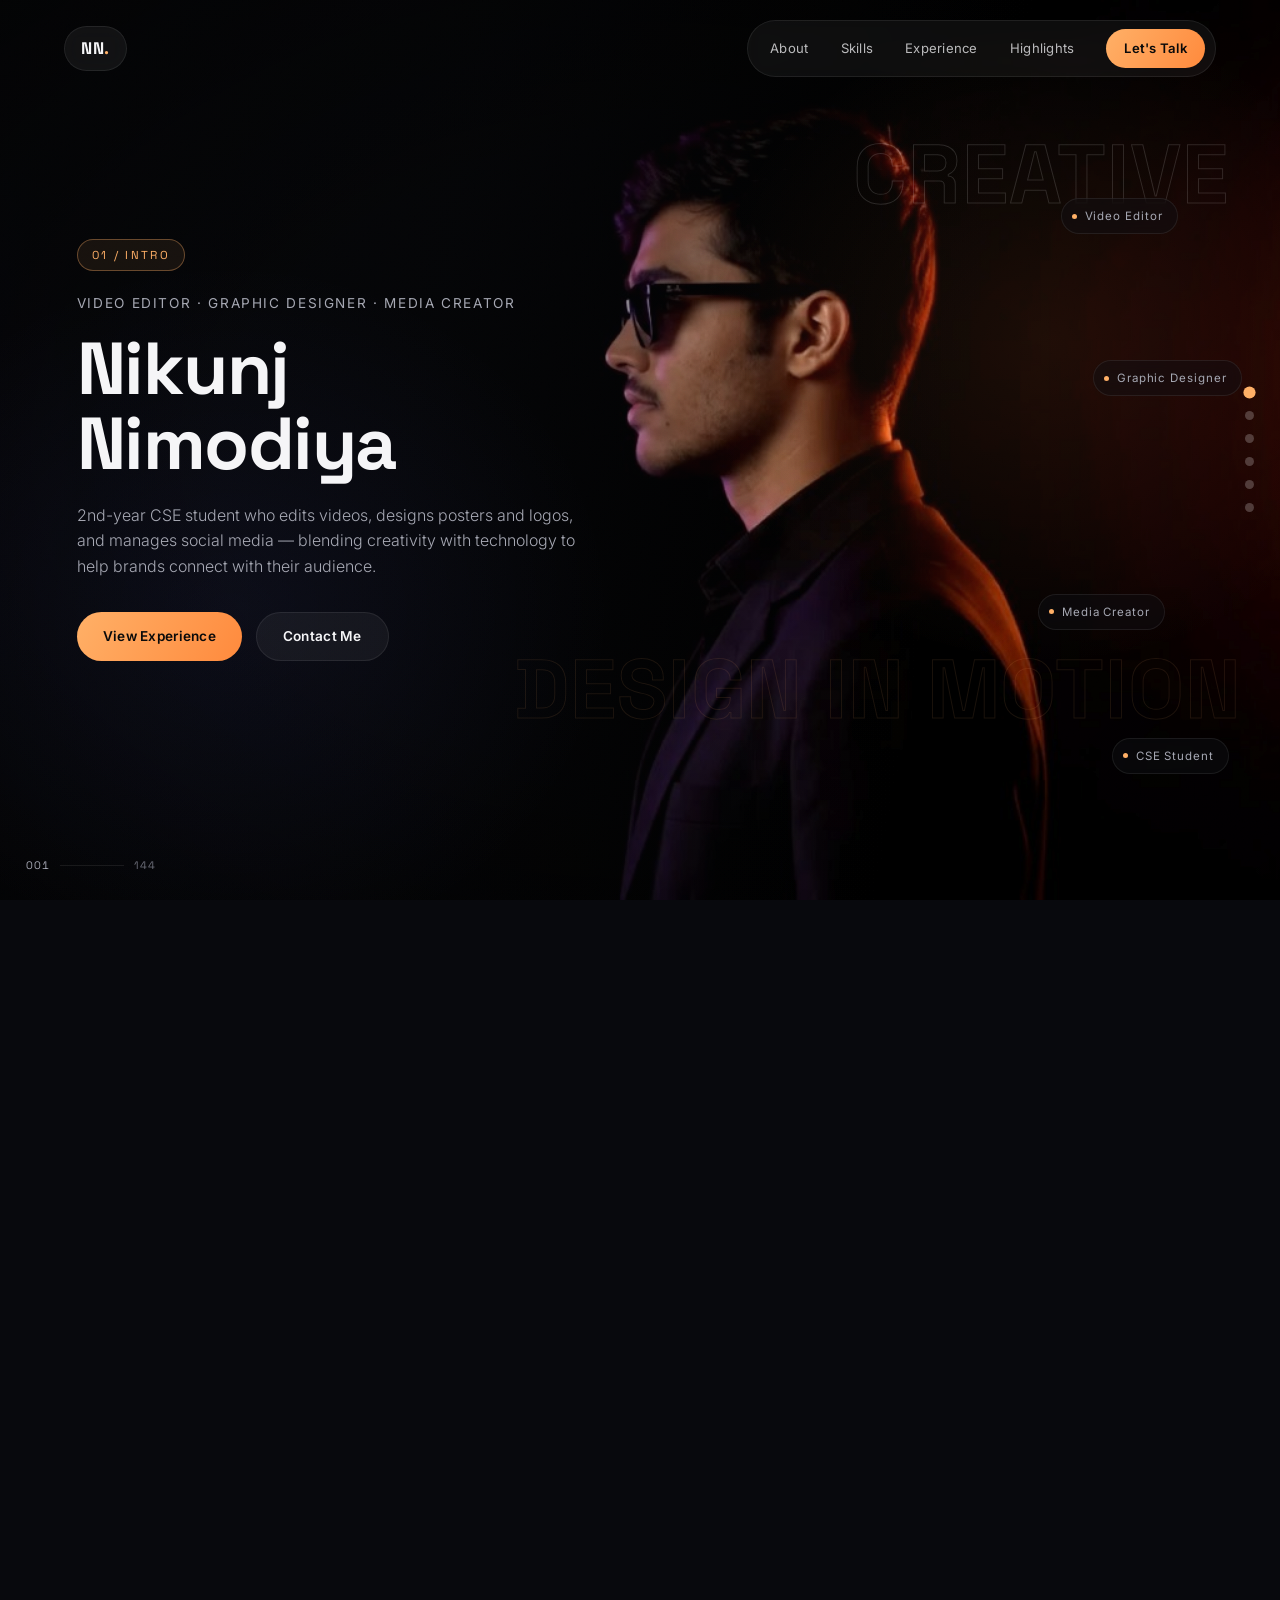
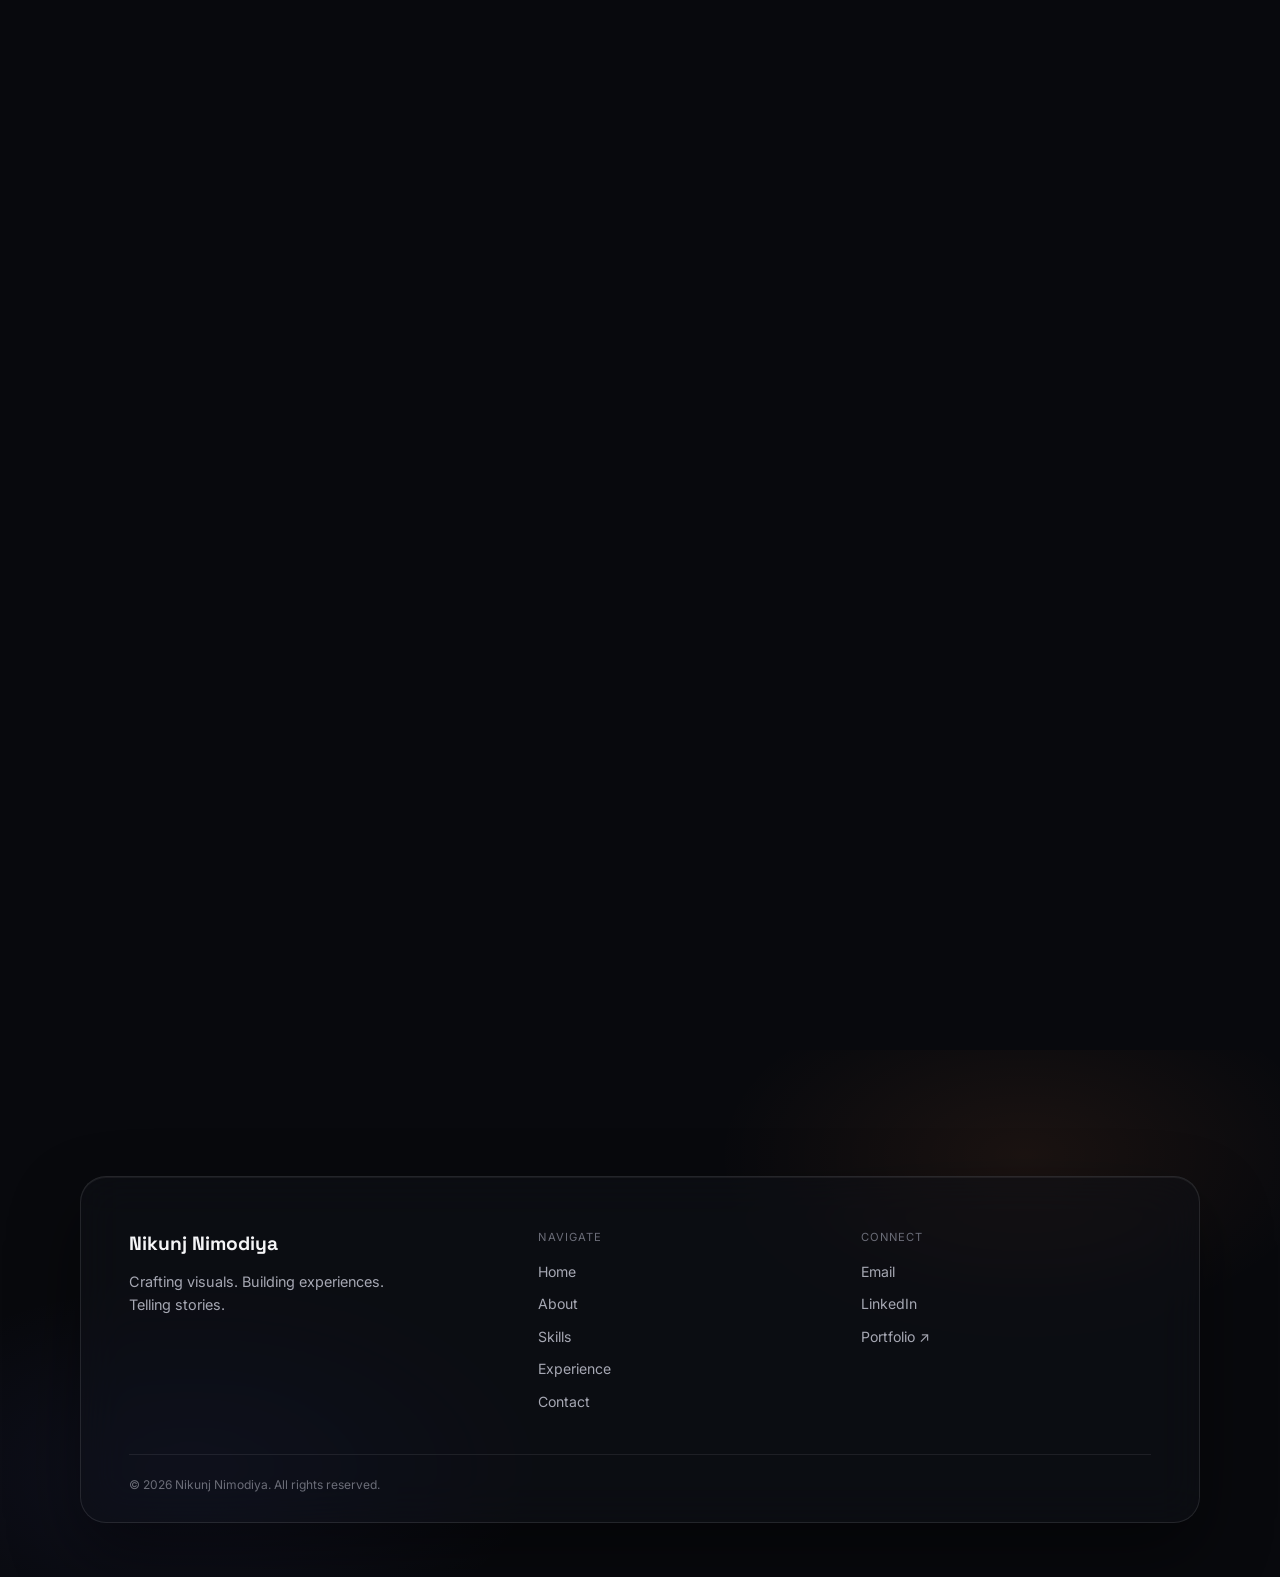
==== index.html @ cc89c497 "Add files via upload" ====
<!DOCTYPE html>
<html lang="en">
<head>
<meta charset="UTF-8">
<meta name="viewport" content="width=device-width, initial-scale=1.0, viewport-fit=cover">
<title>Nikunj Nimodiya — Video Editor & Graphic Designer</title>
<meta name="description" content="Portfolio of Nikunj Nimodiya — Video Editor, Graphic Designer, Media Creator.">
<link rel="preconnect" href="https://fonts.googleapis.com">
<link rel="preconnect" href="https://fonts.gstatic.com" crossorigin>
<link href="https://fonts.googleapis.com/css2?family=Space+Grotesk:wght@500;600;700&family=Inter:wght@300;400;500;600&display=swap" rel="stylesheet">
<style>
:root{
  --bg: #08090d;
  --bg-2: #101116;
  --ink: #f5f5f7;
  --ink-dim: #a6a8b3;
  --ink-faint: #6b6d78;
  --orange: #ffb067;   /* restrained warm amber, used sparingly */
  --orange-2: #ff8a3d;
  --purple: #7c8cff;   /* blue-violet ambient */
  --blue: #5b7cff;
  --line: rgba(255,255,255,0.08);
  --glass: rgba(16,17,22,0.55);
  --scrim: rgba(6,7,10,0.90);
  --font-display: 'Space Grotesk', 'Inter', system-ui, sans-serif;
  --font-body: 'Inter', system-ui, sans-serif;
}

*{ box-sizing: border-box; margin:0; padding:0; }
html, body{ background: var(--bg); }
body{
  color: var(--ink);
  font-family: var(--font-body);
  line-height: 1.6;
  overflow-x: hidden;
}
::selection{ background: var(--orange); color: #0a0a0a; }
a{ color:inherit; text-decoration:none; }
button{ font: inherit; cursor:pointer; }
ul{ list-style:none; }

/* ---------- Loader ---------- */
#loader{
  position: fixed; inset:0; z-index: 9999;
  background: var(--bg);
  display:flex; align-items:center; justify-content:center;
  transition: opacity .6s ease, visibility .6s ease;
}
#loader.hidden{ opacity:0; visibility:hidden; pointer-events:none; }
.loader-inner{ text-align:center; width: 240px; }
.loader-label{ font-family: var(--font-display); font-size: .8rem; letter-spacing: .2em; text-transform: uppercase; color: var(--ink-dim); }
.loader-bar{ margin-top: 18px; height: 2px; width: 100%; background: var(--line); position: relative; overflow:hidden; }
.loader-bar-fill{ position:absolute; left:0; top:0; bottom:0; width:0%; background: linear-gradient(90deg, var(--orange), var(--orange-2)); transition: width .15s ease; }
.loader-percent{ display:block; margin-top: 12px; font-size: .75rem; color: var(--ink-faint); font-variant-numeric: tabular-nums; }

/* ---------- Nav ---------- */
#siteNav{
  position: fixed; top:0; left:0; right:0; z-index: 600;
  display:flex; align-items:center; justify-content:space-between;
  padding: 20px 5vw;
}
.nav-logo{
  font-family: var(--font-display); font-weight:700; font-size:1.05rem; letter-spacing:.04em;
  background: rgba(255,255,255,.06); border:1px solid var(--line);
  padding: 8px 16px; border-radius:999px; backdrop-filter: blur(10px);
}
.nav-logo span{ color: var(--orange); }
#navLinks{ display:flex; align-items:center; gap: 2rem; background: rgba(255,255,255,.05); border:1px solid var(--line); padding: 8px 10px 8px 22px; border-radius: 999px; backdrop-filter: blur(10px); }
#navLinks a{ font-size: .82rem; letter-spacing: .02em; color: var(--ink); opacity:.75; transition: opacity .25s ease; }
#navLinks a:hover{ opacity:1; }
.nav-cta{
  opacity:1 !important; background: linear-gradient(120deg, var(--orange), var(--orange-2));
  color:#0a0a0a !important; padding: 9px 18px; border-radius:999px; font-weight:600;
}
#navToggle{ display:none; flex-direction:column; gap:5px; background:none; border:none; padding:8px; }
#navToggle span{ width:22px; height:1.5px; background: var(--ink); display:block; }

/* ---------- Chapter rail ---------- */
#rail{
  position: fixed; right: 26px; top:50%; transform: translateY(-50%); z-index: 600;
  display:flex; flex-direction:column; gap: 14px;
}
.rail-dot{
  width:9px; height:9px; border-radius:50%; background: rgba(255,255,255,.22);
  border:none; padding:0; position:relative; transition: background .3s ease, transform .3s ease;
}
.rail-dot.active{ background: var(--orange); transform: scale(1.35); }
.rail-dot span{
  position:absolute; right: 20px; top:50%; transform: translateY(-50%);
  font-size:.7rem; letter-spacing:.05em; color: var(--ink-dim);
  white-space:nowrap; opacity:0; transition: opacity .25s ease;
  background: rgba(10,10,12,.8); padding:4px 10px; border-radius:6px; border:1px solid var(--line);
}
.rail-dot:hover span{ opacity:1; }

/* ---------- Pin wrapper: gives the sticky stage somewhere to scroll away to ---------- */
#pinWrap{ position: relative; }
/* ---------- Stage (sticky, drives everything, unpins at end of pinWrap) ---------- */
#stage{
  position: sticky; top:0; height:100vh; overflow:hidden; z-index:1;
}
#charCanvas{ position:absolute; inset:0; width:100%; height:100%; display:block; }
.scrim{
  position:absolute; inset:0; z-index:2; pointer-events:none;
  background: linear-gradient(100deg, var(--scrim) 0%, rgba(6,7,10,0.68) 34%, rgba(6,7,10,0.18) 58%, rgba(6,7,10,0) 72%);
}
.vignette{
  position:absolute; inset:0; z-index:2; pointer-events:none;
  background:
    radial-gradient(ellipse 46% 60% at 82% 38%, rgba(255,140,70,.09) 0%, rgba(0,0,0,0) 60%),
    radial-gradient(ellipse 50% 65% at 18% 68%, rgba(110,120,255,.07) 0%, rgba(0,0,0,0) 60%),
    radial-gradient(ellipse at center, rgba(0,0,0,0) 40%, rgba(0,0,0,.55) 100%);
}
.grain{
  position:absolute; inset:0; z-index:2; pointer-events:none;
  opacity:.05; mix-blend-mode: overlay;
  background-image: url("data:image/svg+xml;utf8,<svg xmlns='http://www.w3.org/2000/svg' width='120' height='120'><filter id='n'><feTurbulence type='fractalNoise' baseFrequency='0.85' numOctaves='2' stitchTiles='stitch'/></filter><rect width='100%25' height='100%25' filter='url(%23n)'/></svg>");
}

/* ---------- Decor: editorial backdrop, role chips, frame counter (intro only) ---------- */
#decor{
  position:absolute; inset:0; z-index:2; pointer-events:none;
  transition: opacity .2s linear;
}
.decor-word{
  position:absolute; right: 4vw;
  font-family: var(--font-display); font-weight:700; text-transform:uppercase;
  color: transparent; -webkit-text-stroke: 1px rgba(245,245,247,.14);
  font-size: clamp(2.4rem, 7vw, 5.2rem); letter-spacing:.01em; white-space:nowrap;
}
.decor-word.w1{ top: 12%; }
.decor-word.w2{ bottom: 16%; right: 3vw; -webkit-text-stroke: 1px rgba(255,176,103,.10); }
.decor-chip{
  position:absolute; display:flex; align-items:center; gap:8px;
  font-family: var(--font-body); font-size:.72rem; letter-spacing:.08em;
  color: var(--ink-dim); background: rgba(16,17,22,.45); border:1px solid var(--line);
  padding: 8px 14px 8px 10px; border-radius:999px; backdrop-filter: blur(8px);
}
.decor-chip::before{ content:''; width:5px; height:5px; border-radius:50%; background: var(--orange); flex:none; }
.decor-chip.c1{ top: 22%; right: 8vw; }
.decor-chip.c2{ top: 40%; right: 3vw; }
.decor-chip.c3{ bottom: 30%; right: 9vw; }
.decor-chip.c4{ bottom: 14%; right: 4vw; }
.frame-counter{
  position:absolute; left: 26px; bottom: 26px;
  font-family: var(--font-display); font-size:.68rem; letter-spacing:.1em;
  color: var(--ink-faint); display:flex; align-items:center; gap:10px;
}
.frame-counter .fc-num{ color: var(--ink-dim); font-variant-numeric: tabular-nums; }
.frame-counter .fc-bar{ width:64px; height:1px; background: var(--line); position:relative; }
.frame-counter .fc-bar i{ position:absolute; left:0; top:0; bottom:0; background: var(--orange); width:0%; }
@media (max-width: 900px){
  #decor{ display:none; }
}

#scenes{ position:absolute; inset:0; z-index:3; }
.scene{
  position:absolute; inset:0;
  display:flex; align-items:center;
  padding: 0 6vw 0 6vw;
  pointer-events:none;
  will-change: opacity, transform;
}
.scene-inner{ max-width: 560px; }
.scene-inner.wide{ max-width: 760px; }

.scene-tag{
  display:inline-block; font-family: var(--font-display); font-size:.72rem;
  letter-spacing:.2em; text-transform:uppercase; color: var(--orange);
  border:1px solid rgba(255,176,103,.35); background: rgba(255,176,103,.08);
  padding: 6px 14px; border-radius:999px; margin-bottom: 22px;
}
.scene-title{
  font-family: var(--font-display); font-weight:700; font-size: clamp(1.8rem, 3.4vw, 2.6rem);
  margin-bottom: 20px; letter-spacing:-.01em;
}
.scene-body{ color: var(--ink-dim); font-size: 1rem; font-weight:300; max-width: 50ch; }

/* Hero */
.hero-eyebrow{ font-size:.85rem; letter-spacing:.12em; text-transform:uppercase; color: var(--ink-dim); margin-bottom:16px; }
.hero-title{
  font-family: var(--font-display); font-weight:700; font-size: clamp(2.6rem, 6.4vw, 4.6rem);
  line-height:1.02; letter-spacing:-.02em; margin-bottom: 22px;
  color: var(--ink);
}
.hero-cta{ margin-top: 32px; display:flex; gap:14px; flex-wrap:wrap; }
.btn{ padding: 13px 26px; border-radius: 999px; font-size:.85rem; font-weight:600; letter-spacing:.02em; transition: transform .25s ease; }
.btn-primary{ background: linear-gradient(120deg, var(--orange), var(--orange-2)); color:#0a0a0a; border:none; }
.btn-ghost{ background: rgba(255,255,255,.05); border:1px solid var(--line); color: var(--ink); }
.btn:hover{ transform: translateY(-2px); }

/* About */
.edu-list{ margin-top: 28px; display:flex; flex-direction:column; gap:16px; }
.edu-item{ border-left: 2px solid rgba(255,176,103,.4); padding-left: 16px; }
.edu-item h3{ font-family: var(--font-display); font-size:1rem; margin-bottom:4px; }
.edu-item p{ font-size:.88rem; color: var(--ink-dim); }

/* Skills / Highlights */
.group-label{
  font-family: var(--font-display); font-size:.78rem; letter-spacing:.12em; text-transform:uppercase;
  color: var(--ink-dim); margin: 20px 0 10px;
}
.group-label:first-of-type{ margin-top: 4px; }
.tag-list{ display:flex; flex-wrap:wrap; gap:9px; }
.tag-list li{
  font-size:.8rem; padding: 7px 14px; border-radius: 999px;
  border:1px solid var(--line); background: rgba(255,255,255,.04); color: var(--ink);
}

/* Experience */
.exp-grid{ display:grid; grid-template-columns: 1fr 1fr; gap: 20px; }
.exp-card{
  background: rgba(10,10,12,.55); border:1px solid var(--line); border-radius:18px; padding: 24px;
  backdrop-filter: blur(6px);
}
.exp-card h3{ font-family: var(--font-display); font-size:1.05rem; margin-bottom:4px; }
.exp-role{ font-size:.82rem; color: var(--orange); margin-bottom:14px; display:flex; align-items:center; gap:8px; }
.badge{ font-size:.65rem; text-transform:uppercase; letter-spacing:.08em; background: rgba(255,176,103,.15); border:1px solid rgba(255,176,103,.35); padding:2px 8px; border-radius:999px; color: var(--orange); }
.exp-card ul{ display:flex; flex-direction:column; gap:8px; }
.exp-card li{ font-size:.85rem; color: var(--ink-dim); padding-left: 14px; position:relative; }
.exp-card li::before{ content:''; position:absolute; left:0; top:.55em; width:5px; height:5px; border-radius:50%; background: var(--orange); }
.exp-links{ margin-top:16px; display:flex; gap:16px; flex-wrap:wrap; }
.exp-links a{ font-size:.8rem; color: var(--purple); }

/* Contact */
.contact-links{ margin-top: 30px; display:flex; flex-direction:column; gap:0; max-width: 480px; }
.contact-link{
  display:flex; justify-content:space-between; align-items:center;
  padding: 16px 2px; border-bottom: 1px solid var(--line);
  font-family: var(--font-display); font-size:1.02rem; transition: color .25s ease, padding-left .25s ease;
}
.contact-link span{ font-family: var(--font-body); font-size:.7rem; letter-spacing:.12em; text-transform:uppercase; color: var(--ink-faint); }
.contact-link:hover{ color: var(--orange); padding-left: 8px; }
.footer-note{ margin-top: 26px; font-size:.78rem; color: var(--ink-faint); }

/* ---------- pinWrap height sets total scroll length for the pinned stage ---------- */
#pinWrap{ height: 650vh; }

/* ---------- Frosted-glass footer (real end of page, in normal flow) ---------- */
#siteFooter{
  position: relative; z-index: 5; background: var(--bg);
  padding: 14vh 6vw 6vh;
  display:flex; align-items:center; justify-content:center;
  overflow:hidden;
}
#siteFooter::before{
  content:''; position:absolute; inset:0; pointer-events:none;
  background:
    radial-gradient(ellipse 40% 55% at 80% 20%, rgba(255,140,70,.08) 0%, rgba(0,0,0,0) 60%),
    radial-gradient(ellipse 45% 60% at 15% 80%, rgba(110,120,255,.08) 0%, rgba(0,0,0,0) 60%);
}
.footer-panel{
  position:relative; width:100%; max-width: 1120px;
  background: var(--glass); border:1px solid rgba(255,255,255,.10); border-radius: 26px;
  backdrop-filter: blur(22px) saturate(140%); -webkit-backdrop-filter: blur(22px) saturate(140%);
  box-shadow: 0 30px 70px rgba(0,0,0,.45), inset 0 1px 0 rgba(255,255,255,.06);
  padding: 52px 48px 28px;
}
.footer-grid{ display:grid; grid-template-columns: 1.3fr 1fr 1fr; gap: 32px; }
.footer-brand{ font-family: var(--font-display); font-size:1.2rem; font-weight:700; margin-bottom:10px; }
.footer-tagline{ color: var(--ink-dim); font-size:.9rem; max-width: 32ch; }
.footer-col-label{ font-size:.7rem; letter-spacing:.1em; text-transform:uppercase; color: var(--ink-faint); margin-bottom: 14px; }
.footer-links{ display:flex; flex-direction:column; gap:10px; }
.footer-links a{ font-size:.88rem; color: var(--ink-dim); transition: color .2s ease; }
.footer-links a:hover{ color: var(--ink); }
.footer-bottom{ margin-top: 40px; padding-top: 20px; border-top:1px solid var(--line); font-size:.75rem; color: var(--ink-faint); }
@media (max-width: 720px){
  .footer-grid{ grid-template-columns: 1fr; gap: 26px; }
  .footer-panel{ padding: 36px 26px 22px; border-radius: 20px; }
}

/* ---------- Responsive ---------- */
@media (max-width: 900px){
  #rail{ display:none; }
  .exp-grid{ grid-template-columns: 1fr; gap: 14px; }
  .scrim{ background: linear-gradient(180deg, rgba(6,7,10,.55) 0%, rgba(6,7,10,.62) 30%, rgba(6,7,10,.95) 62%, rgba(6,7,10,.98) 100%); }
  .scene{
    align-items:flex-start; justify-content:flex-start;
    padding: 84px 6vw 20px;
  }
  .scene-inner, .scene-inner.wide{
    max-width: 100%; max-height: calc(100vh - 100px); max-height: calc(100dvh - 100px);
    overflow-y: auto; -webkit-overflow-scrolling: touch; scrollbar-width: none;
  }
  .scene-inner::-webkit-scrollbar{ display:none; }
  .scene-tag{ margin-bottom: 14px; }
  .scene-title{ margin-bottom: 14px; }
  .exp-card{ padding: 18px; }
  .exp-card ul{ gap: 6px; }
  .group-label{ margin: 14px 0 8px; }
  #pinWrap{ height: 500vh; }
}
@media (max-width: 640px){
  #navLinks{
    position: fixed; top:0; right:0; height:100vh; width: 78vw; max-width:320px;
    background: rgba(8,8,10,.97); flex-direction:column; justify-content:center; align-items:flex-start;
    gap: 1.8rem; padding: 0 36px; transform: translateX(100%); transition: transform .35s ease;
    border-left:1px solid var(--line); border-radius:0; backdrop-filter: blur(14px);
  }
  #navLinks.open{ transform: translateX(0); }
  #navToggle{ display:flex; z-index:700; }
  .hero-title{ font-size: clamp(2.2rem, 11vw, 3.2rem); }
  .scene-title{ font-size: clamp(1.5rem, 7vw, 2rem); }
  #pinWrap{ height: 460vh; }
}

</style>
</head>
<body>

<!-- Loader -->
<div id="loader">
  <div class="loader-inner">
    <span class="loader-label">Loading</span>
    <div class="loader-bar"><div class="loader-bar-fill" id="loaderFill"></div></div>
    <span class="loader-percent" id="loaderPercent">0%</span>
  </div>
</div>

<!-- Fixed nav -->
<header id="siteNav">
  <a href="#" class="nav-logo" data-goto="hero">NN<span>.</span></a>
  <button id="navToggle" aria-label="Toggle menu"><span></span><span></span><span></span></button>
  <nav id="navLinks">
    <a href="#" data-goto="about">About</a>
    <a href="#" data-goto="skills">Skills</a>
    <a href="#" data-goto="experience">Experience</a>
    <a href="#" data-goto="highlights">Highlights</a>
    <a href="#" data-goto="contact" class="nav-cta">Let's Talk</a>
  </nav>
</header>

<!-- Chapter rail (desktop) -->
<nav id="rail" aria-label="Section progress">
  <button class="rail-dot" data-goto="hero"><span>Intro</span></button>
  <button class="rail-dot" data-goto="about"><span>About</span></button>
  <button class="rail-dot" data-goto="skills"><span>Skills</span></button>
  <button class="rail-dot" data-goto="experience"><span>Experience</span></button>
  <button class="rail-dot" data-goto="highlights"><span>Highlights</span></button>
  <button class="rail-dot" data-goto="contact"><span>Contact</span></button>
</nav>

<!-- Pin wrapper: sets scroll length; stage sticks inside it, then unpins for the footer -->
<div id="pinWrap">
<div id="stage">
  <canvas id="charCanvas"></canvas>
  <div class="scrim"></div>
  <div class="vignette"></div>
  <div class="grain"></div>

  <!-- Decor: editorial backdrop + floating role labels + frame counter (fades with intro) -->
  <div id="decor">
    <span class="decor-word w1">Creative</span>
    <span class="decor-word w2">Design in Motion</span>
    <span class="decor-chip c1">Video Editor</span>
    <span class="decor-chip c2">Graphic Designer</span>
    <span class="decor-chip c3">Media Creator</span>
    <span class="decor-chip c4">CSE Student</span>
    <div class="frame-counter">
      <span class="fc-num" id="fcNum">001</span>
      <span class="fc-bar"><i id="fcBar"></i></span>
      <span>144</span>
    </div>
  </div>

  <div id="scenes">

    <!-- HERO -->
    <section class="scene" id="scene-hero" data-scene="hero">
      <div class="scene-inner">
        <span class="scene-tag">01 / Intro</span>
        <p class="hero-eyebrow">Video Editor · Graphic Designer · Media Creator</p>
        <h1 class="hero-title">Nikunj<br>Nimodiya</h1>
        <p class="scene-body">2nd-year CSE student who edits videos, designs posters and logos, and manages social media — blending creativity with technology to help brands connect with their audience.</p>
        <div class="hero-cta">
          <button class="btn btn-primary" data-goto="experience">View Experience</button>
          <button class="btn btn-ghost" data-goto="contact">Contact Me</button>
        </div>
      </div>
    </section>

    <!-- ABOUT -->
    <section class="scene" id="scene-about" data-scene="about">
      <div class="scene-inner">
        <span class="scene-tag">02 / About</span>
        <h2 class="scene-title">About Me</h2>
        <p class="scene-body">I'm a second-year Computer Science &amp; Engineering student who enjoys creating engaging visual content — from video edits to posters, logos, and social campaigns. I like combining creativity with technology, and using AI tools to work smarter and deliver better results.</p>
        <div class="edu-list">
          <div class="edu-item">
            <h3>Ramdeobaba University, Nagpur</h3>
            <p>B.Tech, Computer Science &amp; Engineering · 2025–2029</p>
          </div>
          <div class="edu-item">
            <h3>St. Aloysius School, Yavatmal</h3>
            <p>Secondary School</p>
          </div>
        </div>
      </div>
    </section>

    <!-- SKILLS -->
    <section class="scene" id="scene-skills" data-scene="skills">
      <div class="scene-inner">
        <span class="scene-tag">03 / Skills</span>
        <h2 class="scene-title">Skills &amp; Tools</h2>

        <h3 class="group-label">Creative Skills</h3>
        <ul class="tag-list">
          <li>Reel Editing &amp; Transitions</li>
          <li>Poster Designing</li>
          <li>Logo Designing &amp; Branding</li>
          <li>Photography &amp; Videography</li>
          <li>Social Media Management</li>
        </ul>

        <h3 class="group-label">Technical Skills</h3>
        <ul class="tag-list">
          <li>Python</li><li>C</li><li>C++ (Basic)</li><li>Java (OOPs)</li>
        </ul>

        <h3 class="group-label">Tools — Mastering</h3>
        <ul class="tag-list">
          <li>Adobe Premiere Pro</li><li>Adobe After Effects</li>
        </ul>

        <h3 class="group-label">Tools — Using</h3>
        <ul class="tag-list">
          <li>Canva</li><li>CapCut</li><li>VN</li><li>DaVinci Resolve</li>
        </ul>
      </div>
    </section>

    <!-- EXPERIENCE -->
    <section class="scene" id="scene-experience" data-scene="experience">
      <div class="scene-inner wide">
        <span class="scene-tag">04 / Experience</span>
        <h2 class="scene-title">Experience</h2>
        <div class="exp-grid">
          <article class="exp-card">
            <h3>Video Editor</h3>
            <p class="exp-role">Technical Club, RBU</p>
            <ul>
              <li>Part of the club's video editing team since first semester</li>
              <li>Create and edit videos for college events and club activities</li>
              <li>Focus on transitions, pacing, text elements, and presentation</li>
              <li>Collaborate with team members to deliver polished content</li>
            </ul>
          </article>
          <article class="exp-card">
            <h3>Social Media Manager</h3>
            <p class="exp-role">Family Business <span class="badge">Ongoing</span></p>
            <ul>
              <li>Manage Instagram pages for two family businesses</li>
              <li>Design posters, reels, and other creatives for marketing</li>
              <li>Handle videography, photography, and editing for promotional content</li>
              <li>Run basic ad campaigns to support marketing efforts</li>
            </ul>
            <div class="exp-links">
              <a href="https://instagram.com/fruit_4__you" target="_blank" rel="noopener">@fruit_4_you ↗</a>
              <a href="https://www.instagram.com/sharad_paper_mart/" target="_blank" rel="noopener">@sharad_paper_mart ↗</a>
            </div>
          </article>
        </div>
      </div>
    </section>

    <!-- HIGHLIGHTS -->
    <section class="scene" id="scene-highlights" data-scene="highlights">
      <div class="scene-inner">
        <span class="scene-tag">05 / Highlights</span>
        <h2 class="scene-title">Strengths &amp; Languages</h2>

        <h3 class="group-label">Soft Skills</h3>
        <ul class="tag-list">
          <li>Communication</li><li>Teamwork</li><li>Leadership</li><li>Willingness to Learn</li>
        </ul>

        <h3 class="group-label">Languages</h3>
        <ul class="tag-list">
          <li>Hindi</li><li>English</li><li>Marathi</li><li>Telugu</li><li>Marwadi</li>
        </ul>
      </div>
    </section>

    <!-- CONTACT -->
    <section class="scene" id="scene-contact" data-scene="contact">
      <div class="scene-inner">
        <span class="scene-tag">06 / Contact</span>
        <h2 class="scene-title">Let's Connect</h2>
        <p class="scene-body">Open to opportunities in video editing, graphic design, and media creation.</p>
        <div class="contact-links">
          <a href="mailto:nikunjnimodia23@gmail.com" class="contact-link"><span>Email</span>nikunjnimodia23@gmail.com</a>
          <a href="tel:9326204531" class="contact-link"><span>Phone</span>9326204531</a>
          <a href="https://www.linkedin.com/in/nikunjnimodiya?utm_source=share_via&utm_content=profile&utm_medium=member_android" class="contact-link" target="_blank" rel="noopener"><span>LinkedIn</span>linkedin.com/in/nikunjnimodiya</a>
          <a href="https://drive.google.com/drive/folders/1CPyMDpWewFdD61Mp84GcTBUT5CR_F8NC" class="contact-link" target="_blank" rel="noopener"><span>Portfolio</span>View more of my work ↗</a>
        </div>
      </div>
    </section>

  </div>
</div>
</div><!-- /pinWrap -->

<!-- Frosted-glass footer: real end of the page, appears once the pinned stage scrolls away -->
<footer id="siteFooter">
  <div class="footer-panel">
    <div class="footer-grid">
      <div>
        <p class="footer-brand">Nikunj Nimodiya</p>
        <p class="footer-tagline">Crafting visuals. Building experiences. Telling stories.</p>
      </div>
      <div>
        <p class="footer-col-label">Navigate</p>
        <nav class="footer-links">
          <a href="#" data-goto="hero">Home</a>
          <a href="#" data-goto="about">About</a>
          <a href="#" data-goto="skills">Skills</a>
          <a href="#" data-goto="experience">Experience</a>
          <a href="#" data-goto="contact">Contact</a>
        </nav>
      </div>
      <div>
        <p class="footer-col-label">Connect</p>
        <div class="footer-links">
          <a href="mailto:nikunjnimodia23@gmail.com">Email</a>
          <a href="https://www.linkedin.com/in/nikunjnimodiya?utm_source=share_via&utm_content=profile&utm_medium=member_android" target="_blank" rel="noopener">LinkedIn</a>
          <a href="https://drive.google.com/drive/folders/1CPyMDpWewFdD61Mp84GcTBUT5CR_F8NC" target="_blank" rel="noopener">Portfolio ↗</a>
        </div>
      </div>
    </div>
    <p class="footer-bottom">© <span id="yearFooter"></span> Nikunj Nimodiya. All rights reserved.</p>
  </div>
</footer>

<script>
const FRAMES = [
"[data-uri]",
"[data-uri]",
"[data-uri]",
"[data-uri]",
"[data-uri]",
"[data-uri]",
"[data-uri]",
"[data-uri]",
"[data-uri]",
"[data-uri]",
"[data-uri]",
"[data-uri]",
"[data-uri]",
"[data-uri]",
"[data-uri]",
"[data-uri]",
"[data-uri]",
"[data-uri]",
"[data-uri]",
"[data-uri]",
"[data-uri]",
"[data-uri]",
"[data-uri]",
"[data-uri]",
"[data-uri]",
"[data-uri]",
"[data-uri]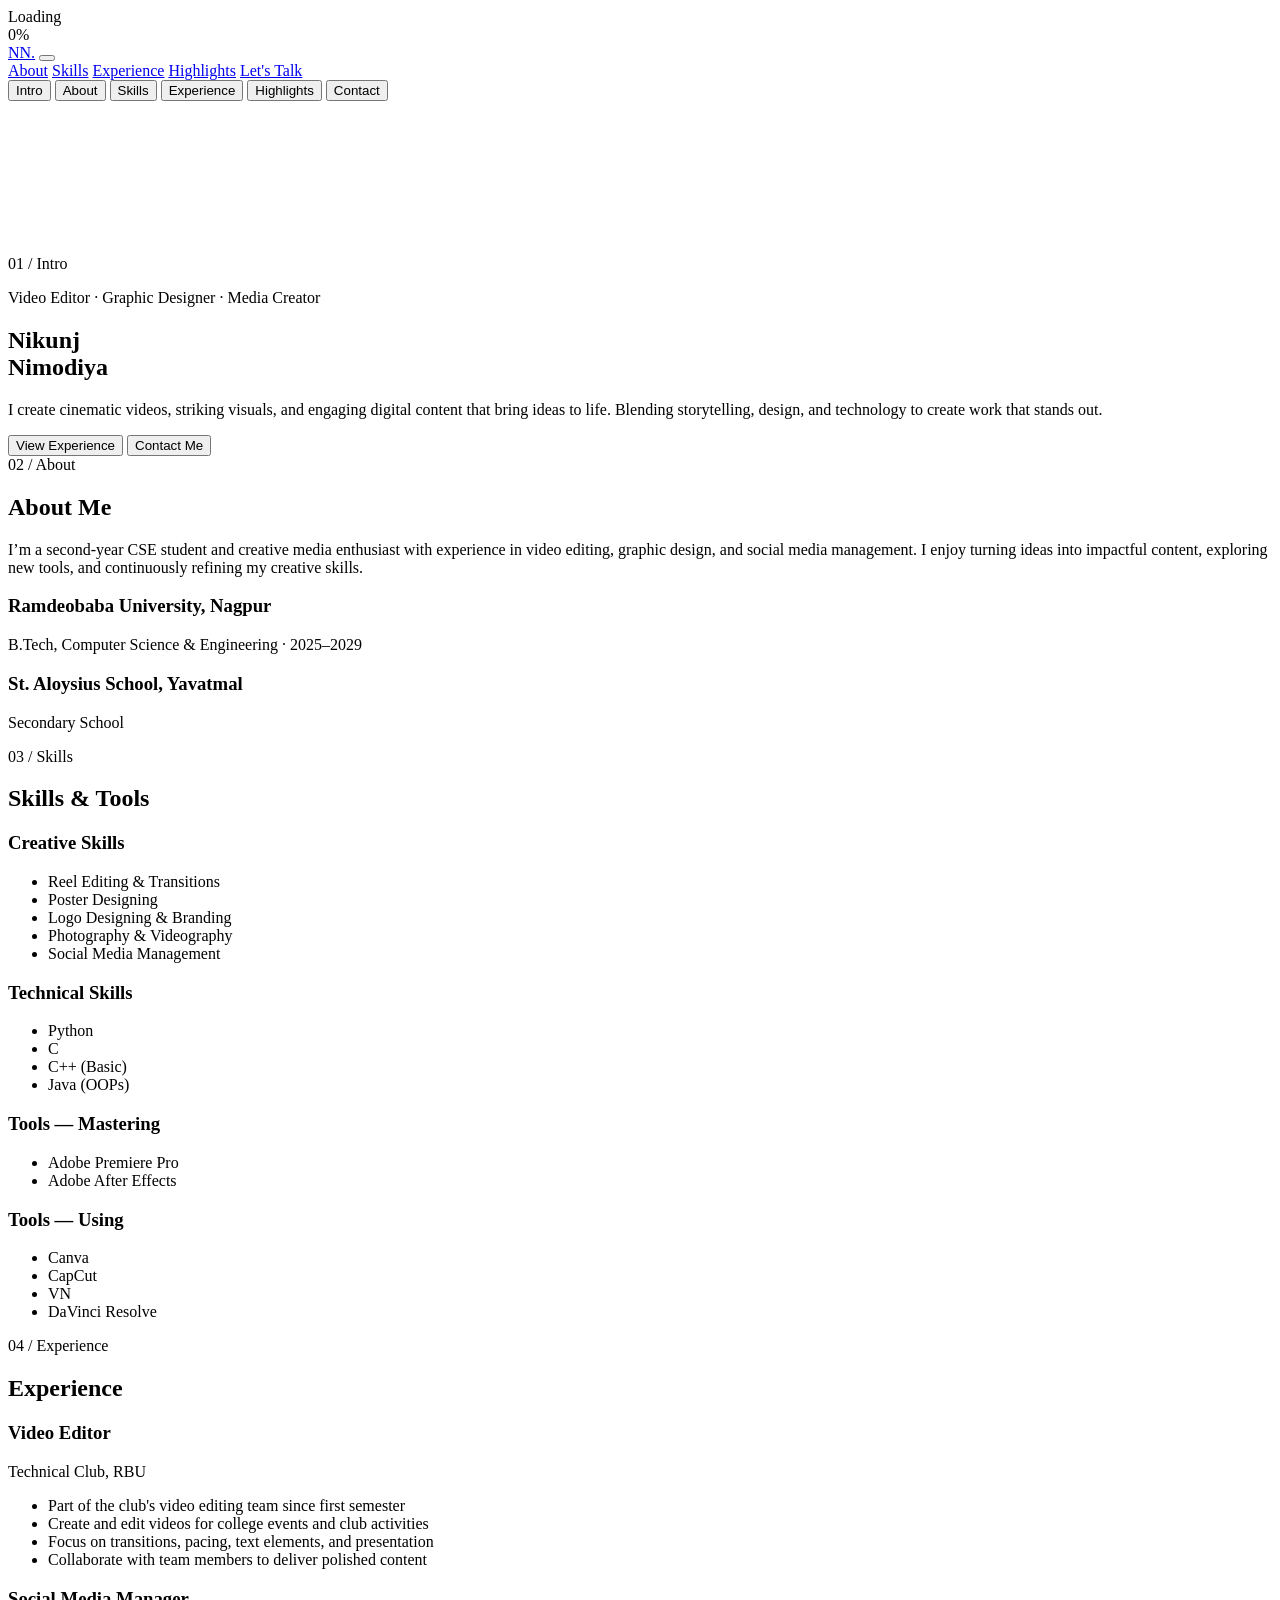
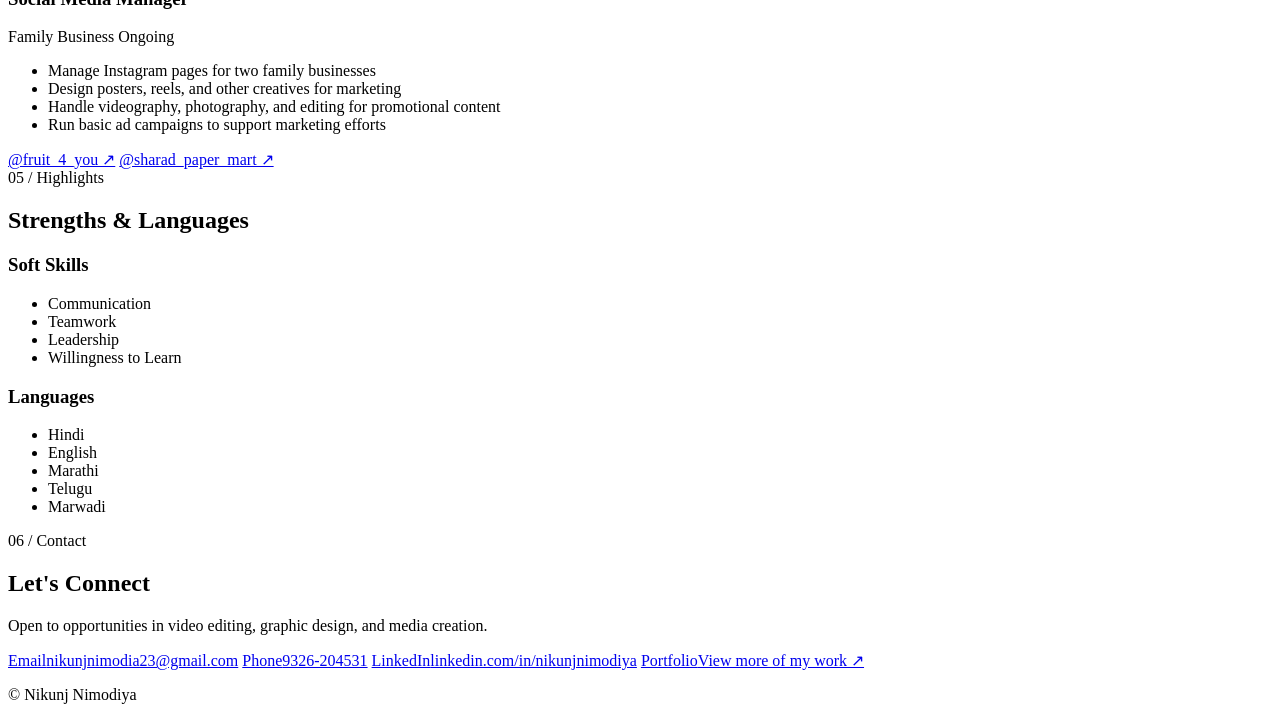
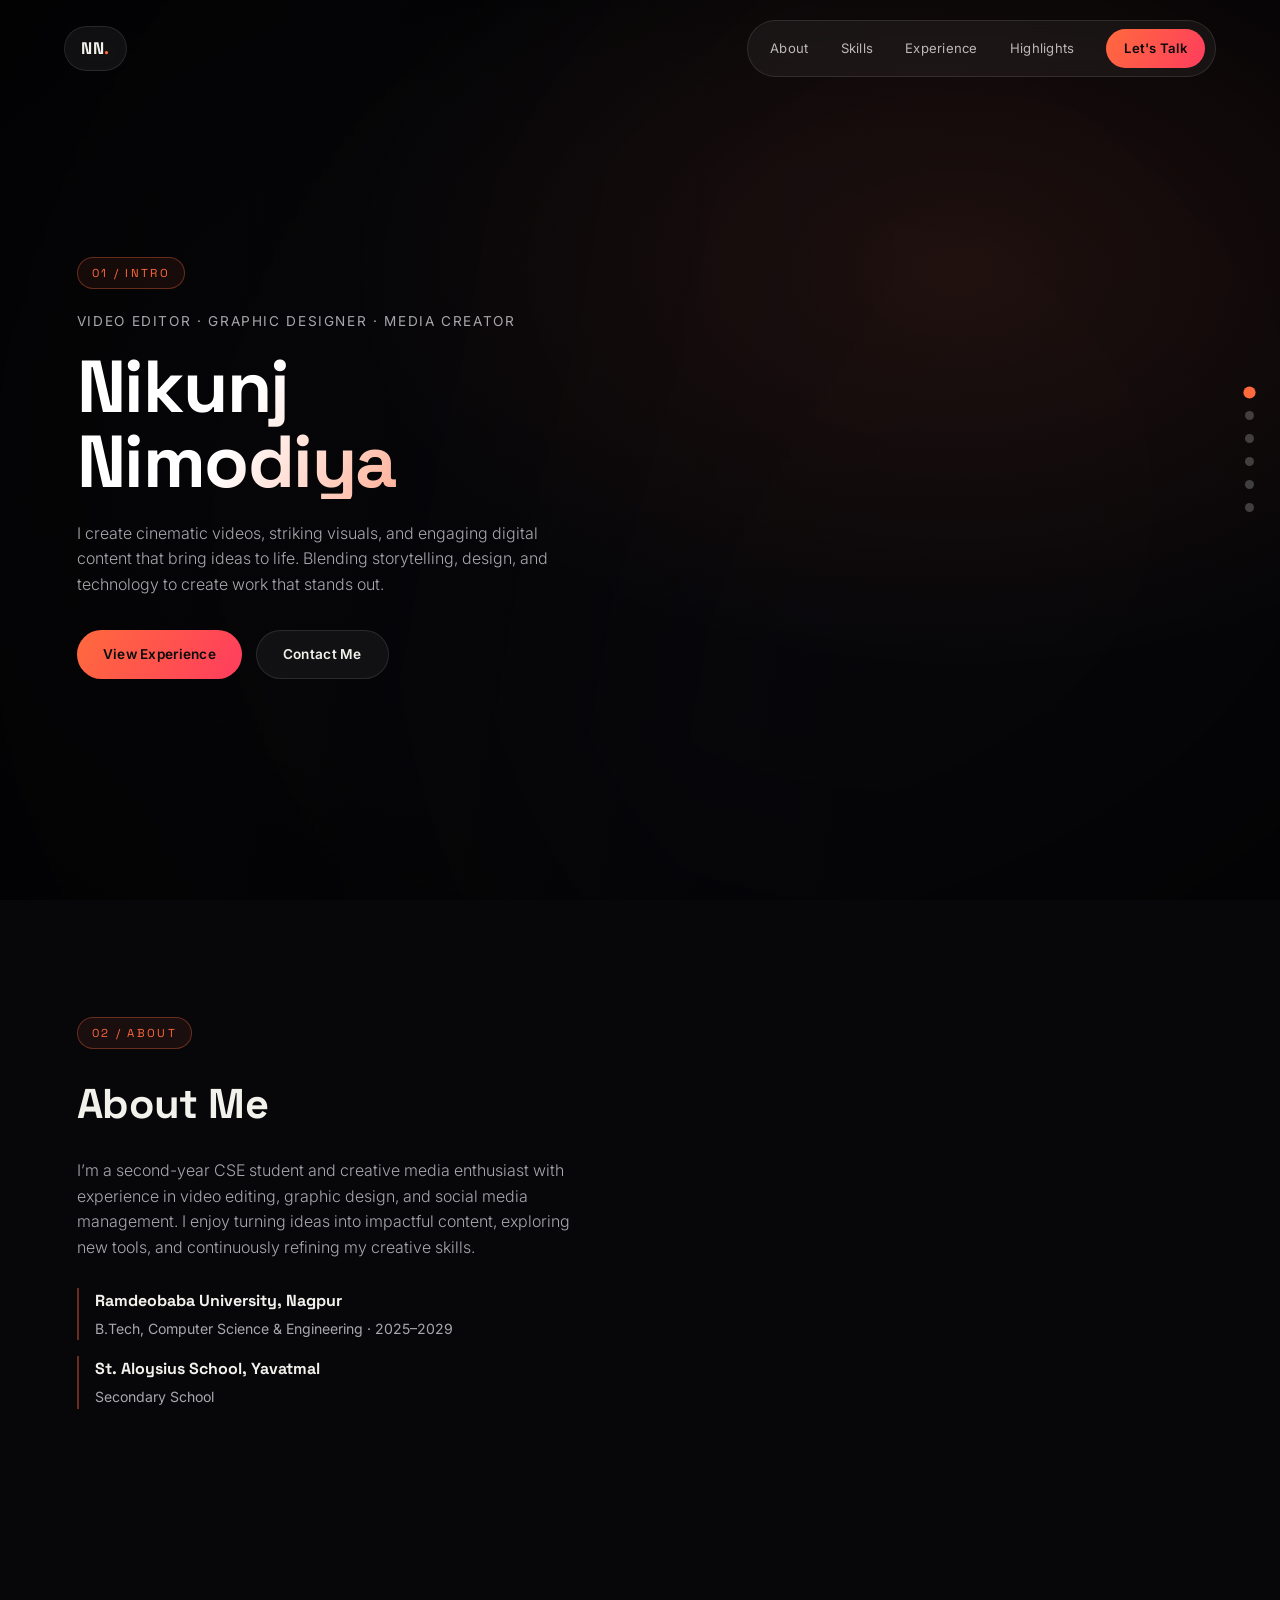
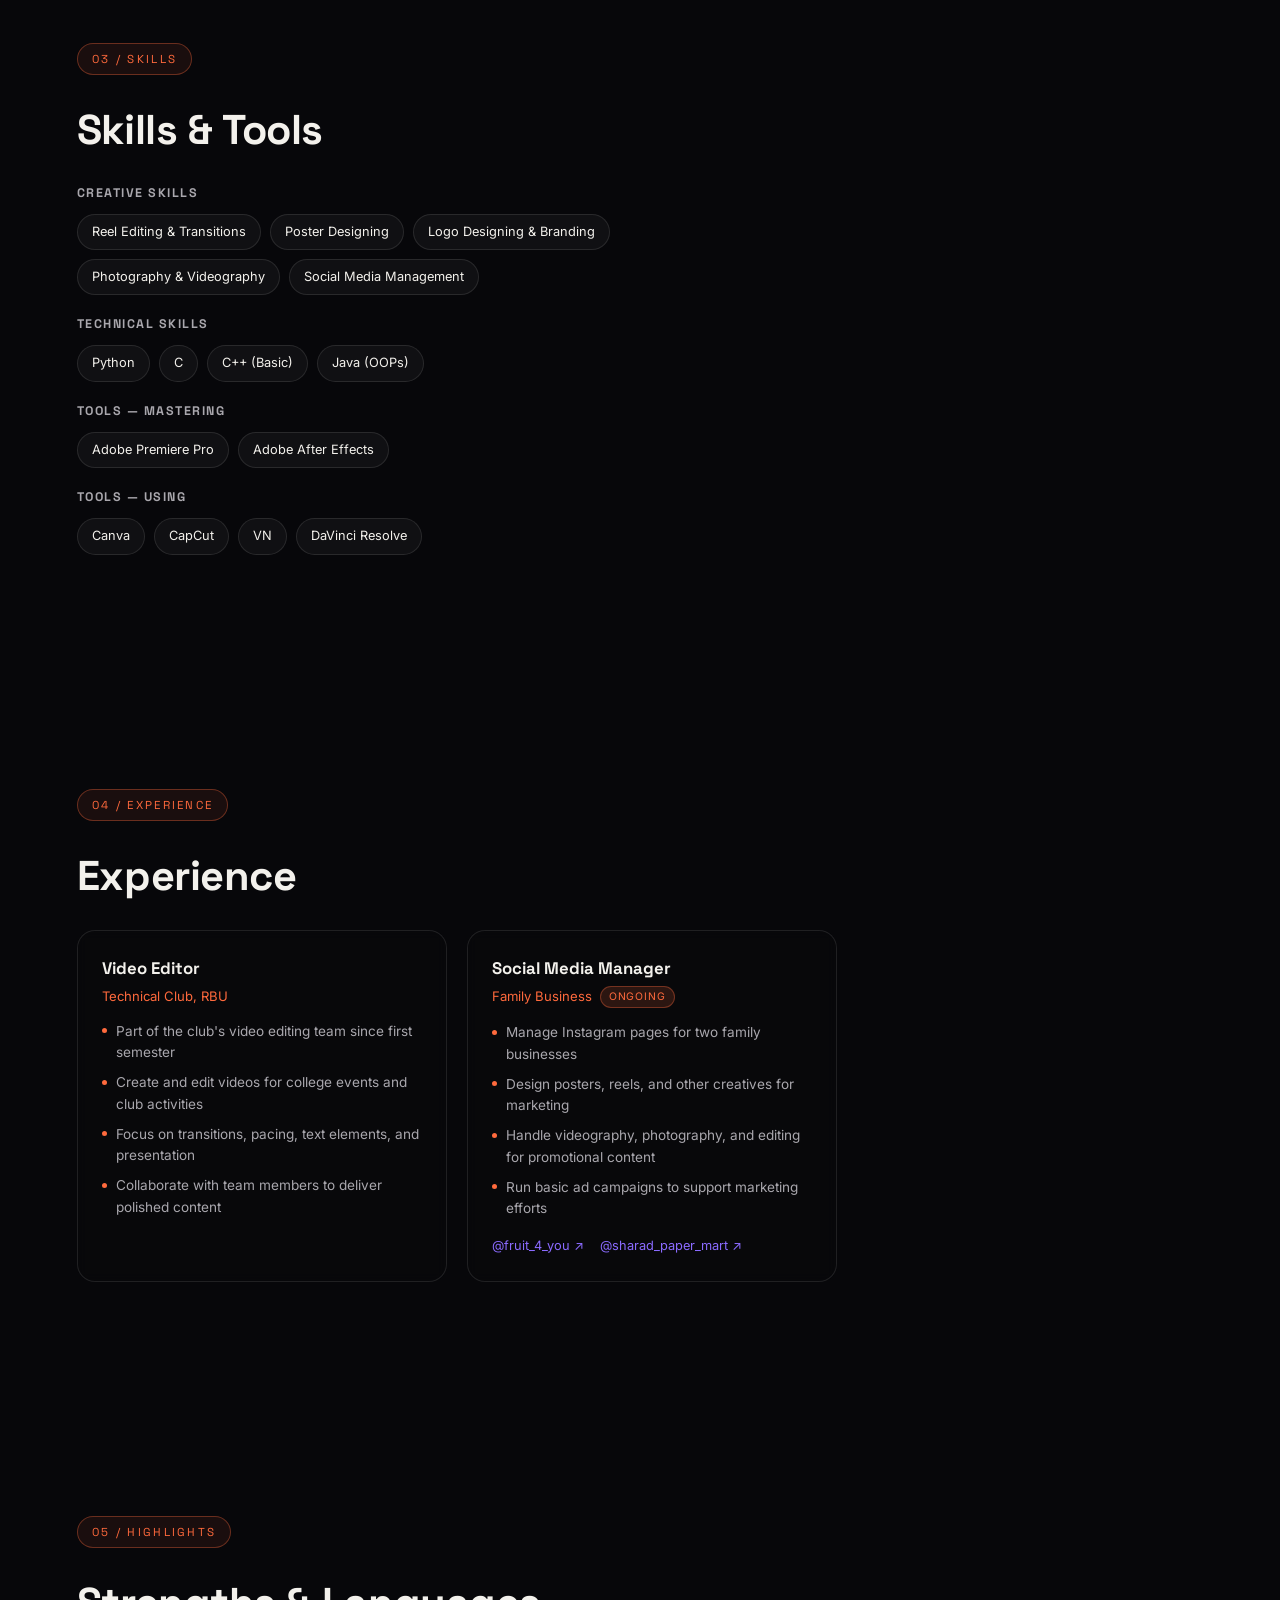
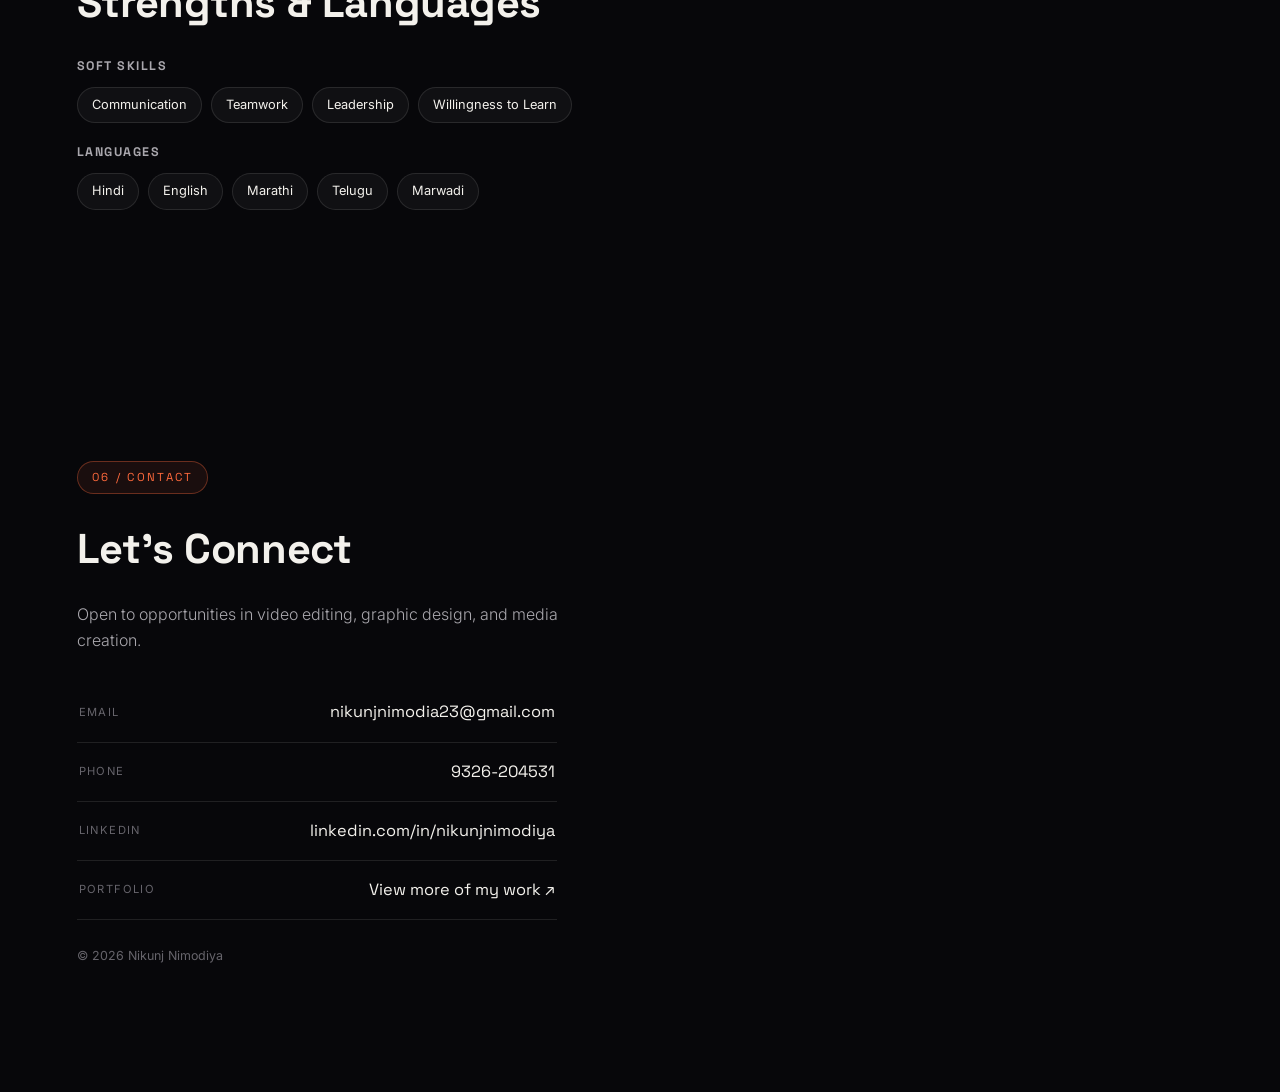
